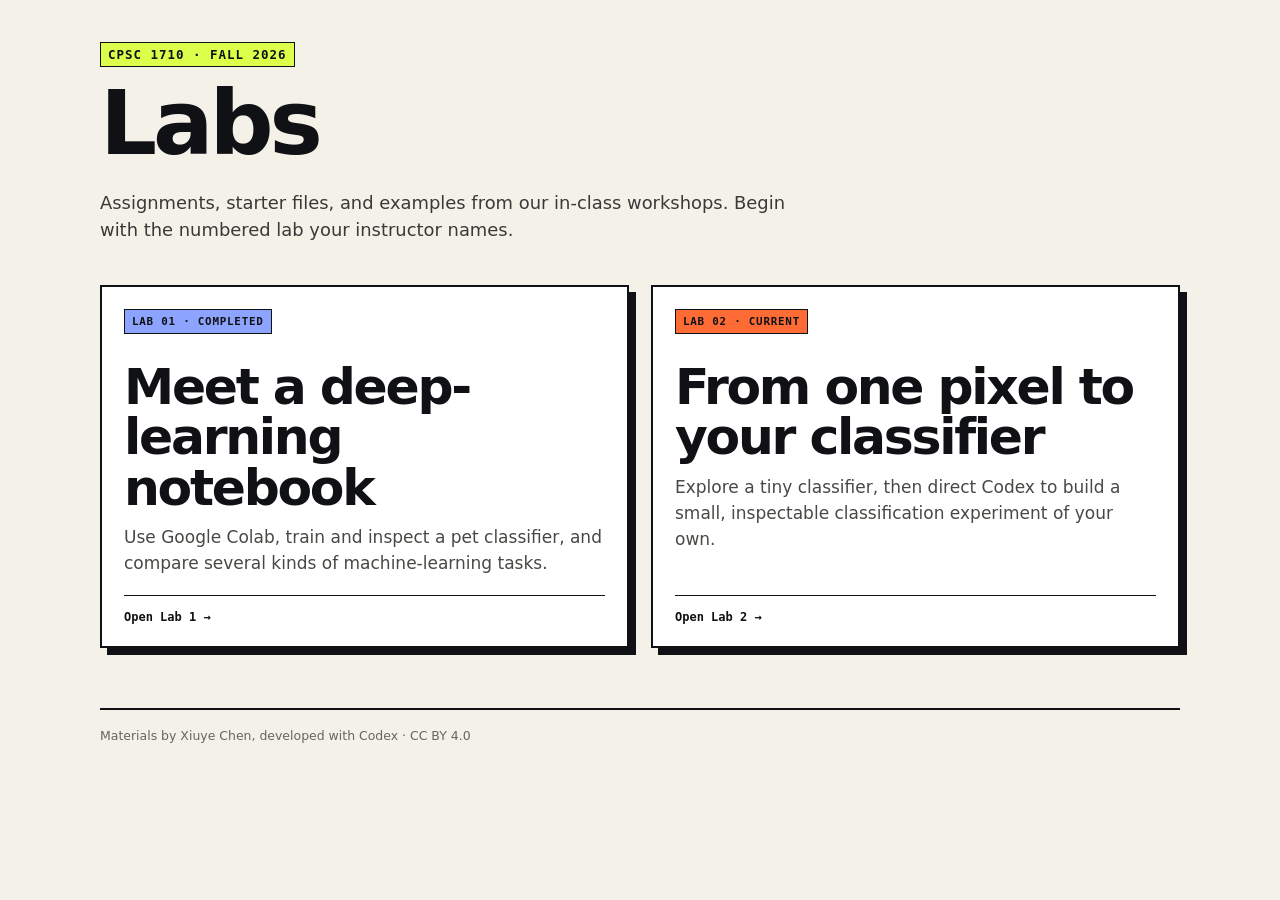
==== index.html @ 5b3893ec "Publish Labs 1 and 2" ====
<!doctype html>
<html lang="en">
<head>
  <meta charset="utf-8">
  <meta name="viewport" content="width=device-width,initial-scale=1">
  <meta name="description" content="CPSC 1710 lab assignments and starter materials.">
  <meta name="theme-color" content="#101114">
  <title>CPSC 1710 Labs</title>
  <link rel="stylesheet" href="assets/labs.css">
</head>
<body>
  <main class="shell">
    <header class="hero">
      <p class="kicker"><span>CPSC 1710 · Fall 2026</span></p>
      <h1>Labs</h1>
      <p class="lede">Assignments, starter files, and examples from our in-class workshops. Begin with the numbered lab your instructor names.</p>
    </header>

    <section class="cards" aria-label="Course labs">
      <a class="card blue" href="lab-01/index.html">
        <span class="tag">Lab 01 · completed</span>
        <h2>Meet a deep-learning notebook</h2>
        <p>Use Google Colab, train and inspect a pet classifier, and compare several kinds of machine-learning tasks.</p>
        <span class="go">Open Lab 1 →</span>
      </a>
      <a class="card orange" href="lab-02/index.html">
        <span class="tag">Lab 02 · current</span>
        <h2>From one pixel to your classifier</h2>
        <p>Explore a tiny classifier, then direct Codex to build a small, inspectable classification experiment of your own.</p>
        <span class="go">Open Lab 2 →</span>
      </a>
    </section>

    <footer>Materials by Xiuye Chen, developed with Codex · CC BY 4.0</footer>
  </main>
</body>
</html>
---- assets/labs.css ----
:root {
  --ink: #101114;
  --paper: #f4f1e8;
  --white: #fff;
  --acid: #dbff4a;
  --orange: #ff6b35;
  --blue: #8da4ff;
  --pink: #f58cba;
  --muted: #65665f;
  --accent: var(--acid);
  --line: 2px solid var(--ink);
  --shadow: 7px 7px 0 var(--ink);
}

* { box-sizing: border-box; }
html { scroll-behavior: smooth; }
body {
  margin: 0;
  background: var(--paper);
  color: var(--ink);
  font: 17px/1.52 Inter, ui-sans-serif, system-ui, -apple-system, BlinkMacSystemFont, "Segoe UI", sans-serif;
}
a { color: inherit; }
code, pre, .mono { font-family: ui-monospace, SFMono-Regular, Menlo, Consolas, monospace; }
code { background: #e7e4dc; border: 1px solid #cbc7bc; padding: .08em .3em; }
button { font: inherit; }

.sitebar {
  position: sticky;
  top: 0;
  z-index: 10;
  display: flex;
  align-items: center;
  justify-content: space-between;
  gap: 18px;
  padding: 12px max(18px, calc((100vw - 1180px) / 2));
  border-bottom: var(--line);
  background: rgba(244, 241, 232, .96);
  backdrop-filter: blur(8px);
}
.sitebar a {
  font: 850 .78rem ui-monospace, SFMono-Regular, Menlo, monospace;
  text-decoration: none;
  text-transform: uppercase;
  letter-spacing: .06em;
}
.actions { display: flex; gap: 9px; }
.button {
  display: inline-block;
  appearance: none;
  border: var(--line);
  background: var(--white);
  color: var(--ink);
  padding: 8px 12px;
  cursor: pointer;
  font: 800 .74rem ui-monospace, SFMono-Regular, Menlo, monospace;
  text-decoration: none;
  text-transform: uppercase;
  letter-spacing: .04em;
}
.button.primary { background: var(--acid); }
.button:hover { transform: translate(-1px, -1px); box-shadow: 3px 3px 0 var(--ink); }
.button:focus-visible, a:focus-visible { outline: 4px solid #4f74ff; outline-offset: 3px; }

.shell { width: min(1080px, calc(100% - 36px)); margin: 42px auto 72px; }
.hero { max-width: 850px; margin-bottom: 42px; }
.kicker, .section-label {
  margin: 0 0 12px;
  font: 900 .78rem ui-monospace, SFMono-Regular, Menlo, monospace;
  text-transform: uppercase;
  letter-spacing: .08em;
}
.kicker span, .section-label span { display: inline-block; border: 1px solid var(--ink); background: var(--accent); padding: 4px 7px; }
h1, h2, h3 { line-height: 1; letter-spacing: -.045em; }
h1 { margin: 0 0 20px; font-size: clamp(3rem, 7vw, 6rem); }
h2 { margin: 0; font-size: clamp(2rem, 4.5vw, 3.15rem); }
h3 { margin: 30px 0 12px; font-size: 1.5rem; }
p { margin: 0 0 18px; }
.lede { max-width: 720px; color: #393a38; font-size: 1.12rem; }

.cards { display: grid; grid-template-columns: repeat(2, minmax(0, 1fr)); gap: 22px; }
.card {
  display: flex;
  flex-direction: column;
  min-height: 250px;
  border: var(--line);
  background: var(--white);
  box-shadow: var(--shadow);
  padding: 22px;
  color: inherit;
  text-decoration: none;
  transition: transform .14s, box-shadow .14s;
}
.card:hover { transform: translate(-2px, -2px); box-shadow: 10px 10px 0 var(--ink); }
.card .tag { align-self: flex-start; border: 1px solid var(--ink); background: var(--accent); padding: 5px 7px; font: 850 .68rem ui-monospace, monospace; text-transform: uppercase; letter-spacing: .07em; }
.card h2, .card h3 { margin: 28px 0 12px; }
.card p { color: #484944; }
.card .go { margin-top: auto; padding-top: 14px; border-top: 1px solid var(--ink); font: 850 .75rem ui-monospace, monospace; }
.card.orange { --accent: var(--orange); }
.card.blue { --accent: var(--blue); }
.card.pink { --accent: var(--pink); }
.card.featured { grid-column: 1 / -1; min-height: 215px; background: var(--acid); }
.card.featured .tag { background: var(--white); }

.layout { width: min(1180px, calc(100% - 36px)); margin: 34px auto 70px; display: grid; grid-template-columns: 225px minmax(0, 790px); gap: 54px; align-items: start; }
.toc { position: sticky; top: 78px; border: var(--line); background: var(--white); box-shadow: 5px 5px 0 var(--ink); padding: 17px; }
.toc h2 { margin: 0 0 12px; font: 900 .75rem ui-monospace, monospace; text-transform: uppercase; letter-spacing: .08em; }
.toc ol { list-style: none; margin: 0; padding: 0; }
.toc li + li { border-top: 1px solid #d7d3c9; }
.toc a { display: grid; grid-template-columns: 25px 1fr; gap: 8px; padding: 8px 2px; font-size: .77rem; line-height: 1.25; text-decoration: none; }
.toc b { font-family: ui-monospace, monospace; }
.paper { min-width: 0; border: var(--line); background: var(--white); box-shadow: var(--shadow); padding: clamp(30px, 6vw, 68px); }
.score { margin: 0 0 27px; font: 850 .88rem ui-monospace, monospace; }
.intro { font-size: 1.06rem; }
.section { --accent: var(--acid); margin-top: 58px; scroll-margin-top: 88px; }
.section.orange { --accent: var(--orange); }
.section.blue { --accent: var(--blue); }
.section.pink { --accent: var(--pink); }
.section-head { display: grid; grid-template-columns: 1fr auto; gap: 16px; align-items: end; border-bottom: var(--line); padding-bottom: 14px; margin-bottom: 24px; }
.points { min-width: 88px; text-align: center; border: var(--line); background: var(--accent); padding: 9px 10px 8px; font: 900 .72rem ui-monospace, monospace; text-transform: uppercase; }
.points strong { display: block; font-size: 1.45rem; line-height: 1; }
ul, ol { margin: 0 0 20px; padding-left: 1.7em; }
li { padding-left: .25em; }
.timeline { list-style: none; padding: 0; }
.timeline li { display: grid; grid-template-columns: 92px 1fr; gap: 14px; padding: 9px 0; border-bottom: 1px solid #d7d3c9; }
.timeline strong { font-family: ui-monospace, monospace; }
.route { border-left: 10px solid var(--accent); background: #f6f4ed; padding: 17px 19px; margin: 22px 0; }
.route h3 { margin-top: 0; }
.route p:last-child { margin-bottom: 0; }
.big-idea { margin: 25px 0 0; border-left: 10px solid var(--accent); background: #f6f4ed; padding: 15px 18px; }
.big-idea strong { display: block; margin-bottom: 2px; font: 900 .72rem ui-monospace, monospace; text-transform: uppercase; letter-spacing: .07em; }
.checkpoints { display: grid; gap: 13px; margin: 20px 0; }
.checkpoint { border: var(--line); padding: 16px 18px; break-inside: avoid; }
.checkpoint strong { display: block; margin-bottom: 4px; }
.prompt-box { margin: 20px 0; border: var(--line); background: #f4f2eb; padding: 18px 20px; }
.prompt-box p:last-child, .prompt-box ul:last-child { margin-bottom: 0; }
.notice { border: var(--line); background: var(--acid); padding: 18px 20px; margin: 24px 0; }
.file-list { display: flex; gap: 9px; flex-wrap: wrap; margin: -3px 0 22px; }
.file-list code { padding: 5px 8px; }
.sample-answer { margin: 17px 0 25px; padding-left: 18px; border-left: 4px solid var(--accent); }
.sample-answer .answer-label { display: block; margin-bottom: 4px; color: var(--muted); font: 850 .7rem ui-monospace, monospace; text-transform: uppercase; letter-spacing: .06em; }
.blank { display: block; min-height: 42px; border-bottom: 1.5px solid var(--ink); }
footer { margin-top: 60px; padding-top: 17px; border-top: var(--line); color: var(--muted); font-size: .78rem; }

@media (max-width: 880px) {
  .layout { grid-template-columns: 1fr; gap: 22px; }
  .toc { position: static; }
  .toc ol { display: grid; grid-template-columns: 1fr 1fr; gap: 0 16px; }
}
@media (max-width: 620px) {
  body { font-size: 16px; }
  .sitebar { align-items: flex-start; }
  .actions .button:not(.primary) { display: none; }
  .shell, .layout { width: min(100% - 22px, 790px); margin-top: 18px; }
  .cards { grid-template-columns: 1fr; }
  .card.featured { grid-column: auto; }
  .toc { display: none; }
  .paper { padding: 26px 20px; box-shadow: 4px 4px 0 var(--ink); }
  .section-head { grid-template-columns: 1fr; }
  .points { width: fit-content; min-width: 0; display: flex; gap: 5px; align-items: baseline; }
  .points strong { font-size: .72rem; }
  .timeline li { grid-template-columns: 1fr; gap: 2px; }
}

@media print {
  @page { size: letter; margin: .62in .68in .64in; }
  body { background: #fff; font-size: 10.5pt; line-height: 1.4; -webkit-print-color-adjust: exact; print-color-adjust: exact; }
  .no-print, .sitebar, .toc { display: none !important; }
  .layout, .shell { display: block; width: auto; margin: 0; }
  .paper { border: 0; box-shadow: none; padding: 0; }
  h1 { font-size: 34pt; }
  h2 { font-size: 22pt; }
  h3 { font-size: 15pt; margin-top: 20pt; }
  .section { margin-top: 34pt; scroll-margin-top: 0; }
  .section-head, .route, .big-idea, .notice, .prompt-box, .checkpoint, footer { break-inside: avoid; }
  .section-head { break-after: avoid-page; margin-bottom: 16pt; }
  .cards { display: block; }
  .card { display: block; min-height: 0; box-shadow: none; margin: 0 0 18pt; break-inside: avoid; }
  a { text-decoration: none; }
}
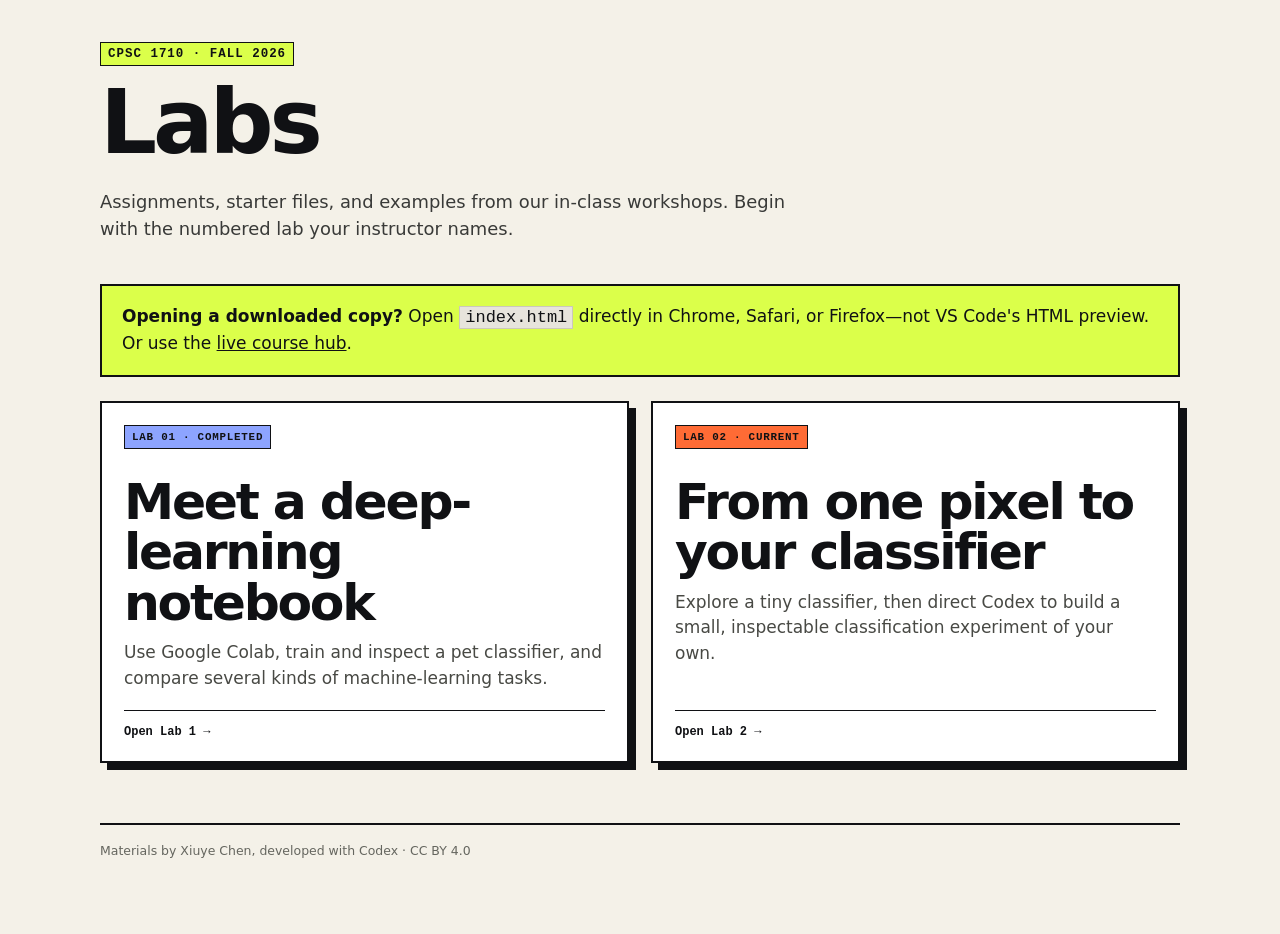
==== commit ff58b6b3: "Clarify how to open local lab pages" ====
--- a/index.html
+++ b/index.html
@@ -15,6 +15,12 @@
       <h1>Labs</h1>
       <p class="lede">Assignments, starter files, and examples from our in-class workshops. Begin with the numbered lab your instructor names.</p>
     </header>
+
+    <aside class="notice" aria-label="Opening these labs locally">
+      <strong>Opening a downloaded copy?</strong>
+      Open <code>index.html</code> directly in Chrome, Safari, or Firefox—not VS Code's HTML preview. Or use the
+      <a href="https://xiuyechen.github.io/cpsc1710-labs/">live course hub</a>.
+    </aside>
 
     <section class="cards" aria-label="Course labs">
       <a class="card blue" href="lab-01/index.html">
